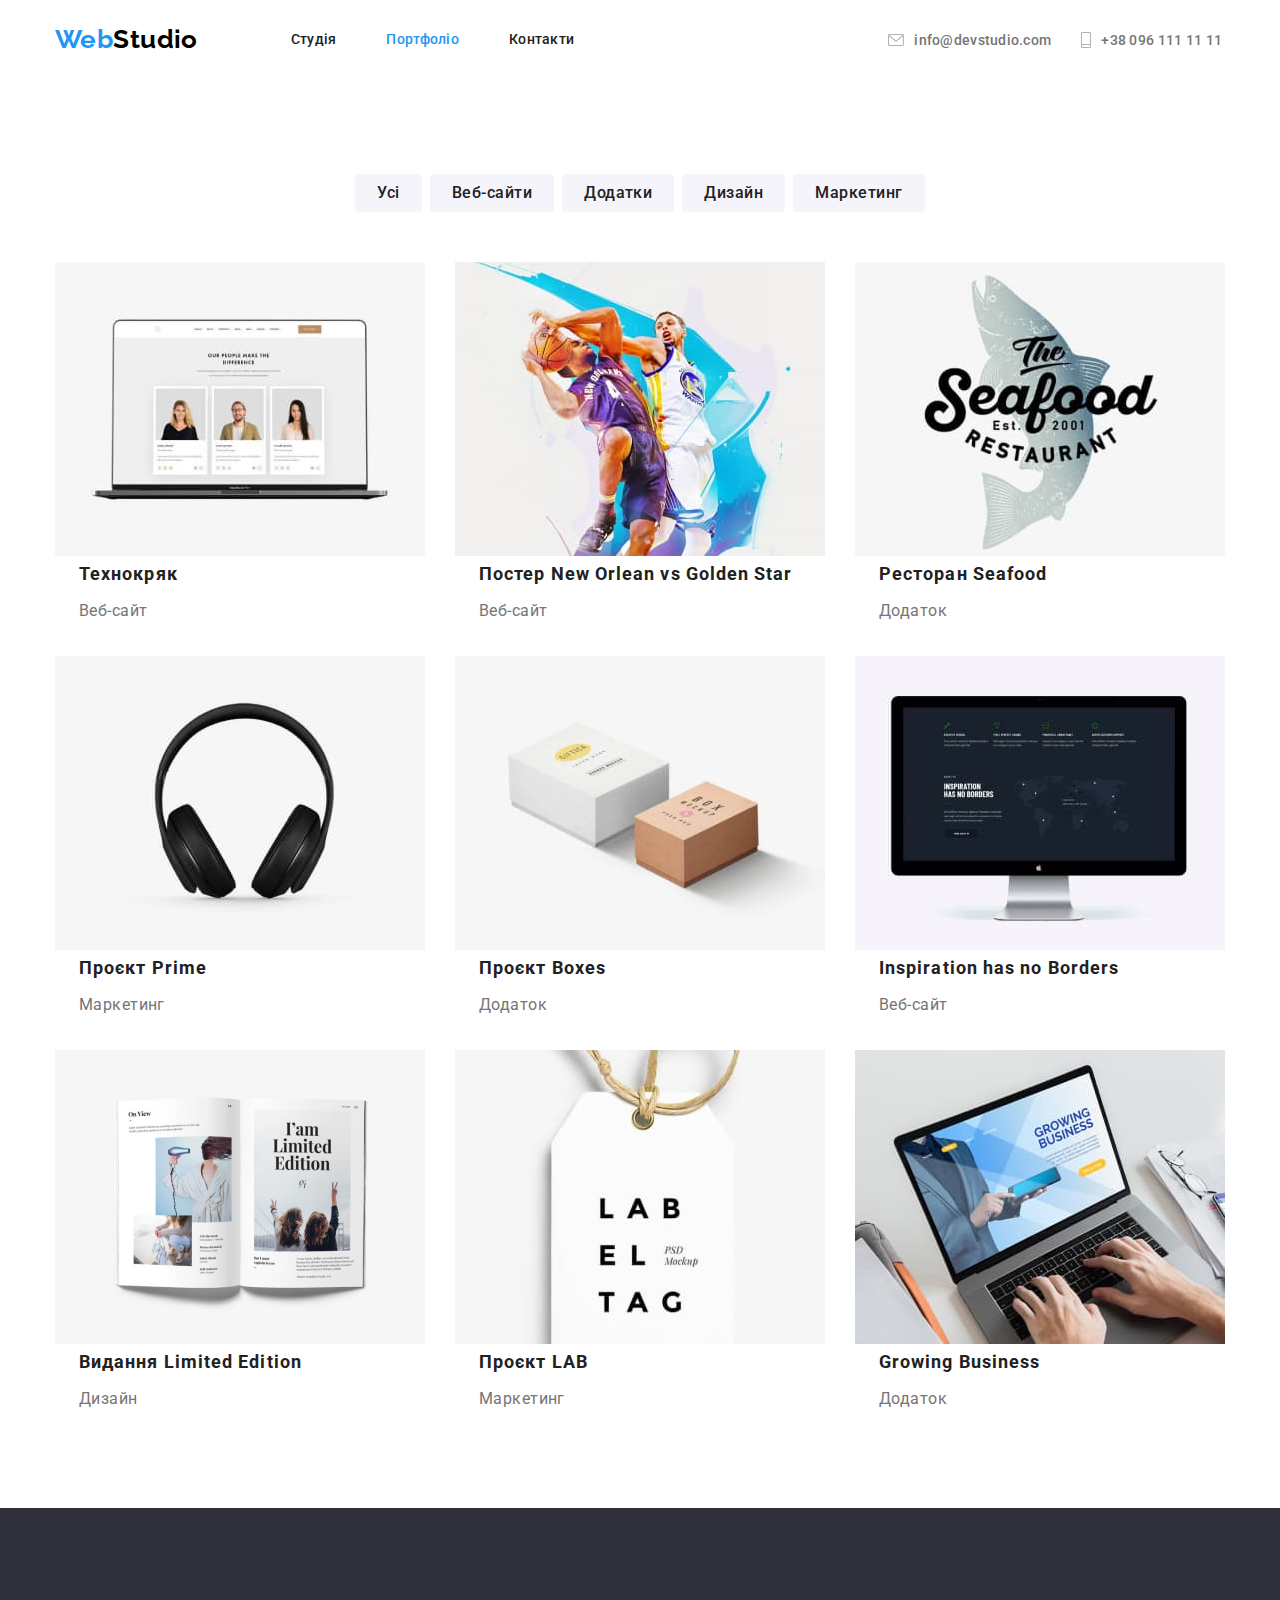
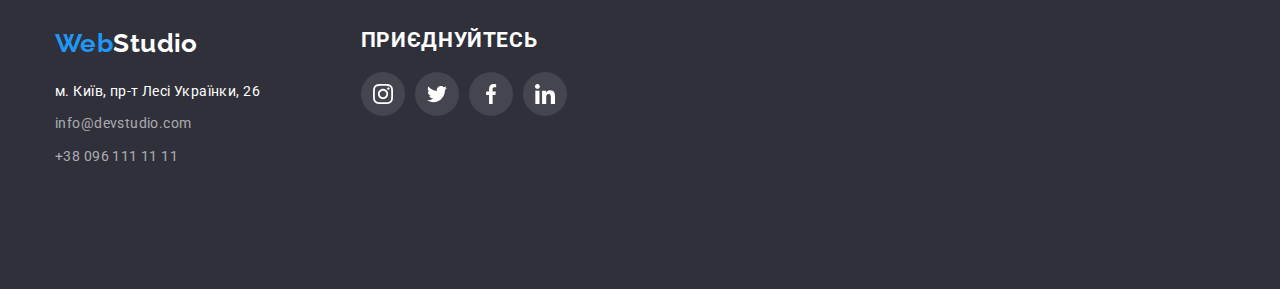
==== portfolio.html @ 85e356c4 "Додає svg" ====
<!DOCTYPE html>
<html lang="uk">
<head>
    <meta charset="UTF-8">
    <meta http-equiv="X-UA-Compatible" content="IE=edge">
    <meta name="viewport" content="width=device-width, initial-scale=1.0">
    <title>Портфоліо</title>
    <link href="https://fonts.googleapis.com/css2?family=Raleway:wght@700&family=Roboto:wght@400;500;700;900&display=swap" 
    rel="stylesheet">
    <link rel="stylesheet" href="https://cdnjs.cloudflare.com/ajax/libs/modern-normalize/1.1.0/modern-normalize.min.css">
    <link rel="stylesheet" href="./css/styles.css">
</head>
<body>
</head>
<body>
    <header class="header">
      <div class="container header-container">
        <nav class="site-nav">
        <a href="./index.html" class="logo">Web<span class="logo-studio">Studio</span>
        </a>
        <ul class="site-nav-list">
          <li class="site-nav-item">
            <a href="./index.html" class="link nav-link ">Студія</a>
          </li>
          <li class="site-nav-item">
            <a href="./portfolio.html" class="link nav-link link current"> Портфоліо </a>
          </li>
          <li class="site-nav-item">
            <a href="" class="link nav-link"> Контакти </a>
          </li>
        </ul>
      </nav>
      <div class="contacts">
        
        <a href="mailto:nfo@devstudio.com" class=" link contacts-link" >
          <svg class="contacts-icon" width="16" height="12">
            <use href="/img/symbol-defs.svg#icon-envelope" >
            </use>
          </svg>
           info@devstudio.com </a>

        <a href="tel:+380961111111" class="link contacts-link"> <svg class="contacts-icon" width="10" height="16">
          <use href="/img/symbol-defs.svg#icon-Vector" >
          </use>
        </svg>
          +38 096 111 11 11 </a>
      </div>
    </div>
      
    </header>
  <!-- Головна інформація -->


    <main>
        <section class="section section-portfolio">
            <h1 class="visually-hidden"> Галерея </h1> 
            <div class="container"> 
              <ul class="section-portfolio-list container-buttons">

                <li> 
                    <button type="button" class="portfolio-btn ">Усі
                    </button>
                </li>
                <li > <button type="button" class="portfolio-btn ">Веб-сайти </button> </li>
                <li ><button type="button" class="portfolio-btn "> Додатки </button></li>
                <li ><button type="button" class="portfolio-btn">
                  Дизайн</button></li>
                  <li><button type="button" class="portfolio-btn btn-item">
                    Маркетинг</button></li>
            </ul>
            <!-- Галерея -->
            <ul class="portfolio-list">  
              <li class="gallery-list">
                <a  class=" link card-link" href="">
                <img src="./img-port/cryak.jpg" alt="технокяк" width="370">
                 <div class="portfolio-card"><h2 class="portfolio-titel">Технокряк</h2>
                  <p class="portfolio-item">Веб-сайт</p></div> </a>
                
              
              </li>
            
                 <li class="gallery-list"> <a class="card-link link" href=""> <img src="./img-port/poster.jpg" alt="Постер" width="370" >
                  <div class="portfolio-card"><h2 class="portfolio-titel"> Постер <span lang="en">New Orlean vs Golden Star</span> </h2>
                    <p class="portfolio-item">Веб-сайт</p></div> </a>
                </li>
  
              <li class="gallery-list"> <a  class="card-link link" href="">
                <img src="./img-port/restaurant.jpg" alt="Ресторан" width="370"> 
              <div class="portfolio-card"><h2 class="portfolio-titel">Ресторан <span lang="en">Seafood</span> </h2>
                <p  class="portfolio-item gallery-list">Додаток</p></div>
              </a>
                
              </li>
              <li class="gallery-list"> <a class="card-link link " href="">
                <img src="./img-port/prime.jpg" alt="Проект Prime" width="370">
                <div class="portfolio-card"><h2 class="portfolio-titel gallery-list">Проєкт <span lang="en">Prime</span> </h2>
                  <p class="portfolio-item gallery-list">Маркетинг</p></div> 
              </a>
                 
              </li>
              <li class="gallery-list">  <a class="card-link link"href="">
                <img src="./img-port/boxes.jpg" alt=" Проект Boxes" width="370">
                <div class="portfolio-card"><h2 class="portfolio-titel">
                  Проєкт <span lang="en">Boxes</span>
                </h2>
                <p class="portfolio-item">Додаток</p></div>
              </a>
                 
              </li>
              <li class="gallery-list"> <a class="card-link link" href=""> <img src="./img-port/inspirition.jpg" alt="Inspiration has no Borders" width="370" class="card">
                <div class="portfolio-card"><h2 lang="en"  class="portfolio-titel">Inspiration has no Borders</h2>
                  <p class="portfolio-item" >Веб-сайт</p></div></a>
                 
              </li>
              <li class="gallery-list"> <a class="card-link link" href="">
                <img src="./img-port/limed.jpg" alt="Видання Limited Edition" width="370">
                <div class="portfolio-card"> <h2 class="portfolio-titel">Видання  <span lang="en"> Limited Edition</span> </h2>
                 <p class="portfolio-item">Дизайн</p></div>
              </a>
    
              </li>
              <li class="gallery-list"> <a class="card-link link" href="">
                <img src="./img-port/lab.jpg" alt="Проєкт LAB" width="370">
                <div class="portfolio-card"><h2 class="portfolio-titel">
                  Проєкт <span lang="en">LAB</span> 
                </h2>
                <p class="portfolio-item">Маркетинг</p></div>
              </a>
                 
              </li>
              <li class="gallery-list">
                <a class="card-link link" href="">
                  <img src="./img-port/growing.jpg" alt="Growing Business" width="370">
                  <div class="portfolio-card"><h2 lang="en" class="portfolio-titel" >
                    Growing Business
                  </h2>
                  <p class="portfolio-item">Додаток</p></div>
                </a>
                
               </li>
      
              
            </ul>
            </div>
            
        </section>
    </main>
    <footer class="footer">
      <div class=" container footer-container"> 
        <div >
          <a href="./index.html" class="logo">Web<span class="logo-studio-footer">Studio</span>
          </a>
          <address>
            <ul class="footer-list">
              <li class="footer-item">
                <a href="https://goo.gl/maps/mxEAeYwfuTcGivA26" target="_blank" rel="noopener nofollow" class="link-address" >
                   м. Київ, пр-т Лесі Українки, 26 
    
             </a>
              </li>
              <li class="footer-contacts footer-item"><a href="mailto:nfo@devstudio.com" class="link-contacts" > info@devstudio.com </a></li>
  
              <li class="footer-item" ><a href="tel:+380961111111" class="link-contacts" > +38 096 111 11 11</a></li>
            </ul>
          </address> </div>
          <div class="footer-soc-container">
          <h2 class="foter-soc-title"> приєднуйтесь</h2>
          <ul class="footer-soc-list">
            <li class="footer-soc-item"> <a class="footer-soc-link" href="">
            <svg class="footer-soc-icon" width="20" height="20">
              <use href="/img/symbol-defs.svg#icon-instagram" >
              </use>
            </svg>
          </a>
            </li>
            <li class="footer-soc-item"> <a class="footer-soc-link" href="">
              <svg class="footer-soc-icon" width="20" height="20">
                <use href="/img/symbol-defs.svg#icon-twitter" >
                </use>
              </svg>
            </a></li>
            <li class="footer-soc-item"> <a class="footer-soc-link" href="">
              <svg class="footer-soc-icon" width="20" height="20">
                <use href="/img/symbol-defs.svg#icon-facebook" >
                </use>
              </svg>
            </a>
            </li>
            <li class="footer-soc-item"> <a class="footer-soc-link" href="">
              <svg class="footer-soc-icon" width="20" height="20">
                <use href="/img/symbol-defs.svg#icon-linkedin" >
                </use>
              </svg>
            </a>
            </li>
          </ul>
        </div>
      </div>
      </footer>
</body>
</html>
---- css/styles.css ----
/* Колір основного тексту  #757575  */
/* Додатковий колір  тексту #212121 */
/* Білий #FFFFFF */
/* Акцент #2196F3 */
/* Додатковий колір фона  #2F303A*/
/*  */
:root {--primary-text-color:#757575 ;
    --title-text-color: #212121 ;
    --accent-text-color: #2196F3; 
    --hero-text-color: #FFFFFF;
    --logo-studio-color: #000000 ; 
    --primary-font-family: Roboto, sans-serif;
    --footer-contacts-color: rgba(255, 255, 255, 0.6);
    --logo-font-family: Raleway, sans-serif;
    --primery-background-color: #FFFFFF; 
    --additional-background-color:#F5F4FA;
    --accent-background-color: #2F303A;
    --button-hero-background-color: #2196F3;
    --button-hero-focus-color: #188CEB;
    --button-background-color:#F5F4FA;
    --header-border-color: #ECECEC;
    --card-border-color:#EEEEEE;
    --soc-link-color: #AFB1B8;
    --clients-border: #AFB1B8;
    

}

p,
h1,
h2,
h3,
h4,
h5,
h6

{ margin: 0px;}

ul {margin: 0px;
    padding-left: 0px;
    list-style: none;
color: inherit;}
    a{text-decoration: none;}
    button {cursor: pointer;
    display: block;}
    address{font-style: normal;
    margin-top: 20px;}
    body {
        background-color: var(--primery-background-color); 
        color: var(--primary-text-color) ;
        font-family: var(--primary-font-family);
        font-size: 14px;
        letter-spacing: 0.03em;
    }
    img {max-width: 100%;
         display: block;
          height: auto;
        border-width: 0px;}
       .link {
        display: block;
        text-decoration: none;}
        
.visually-hidden {
    position: absolute;
  white-space: nowrap;
  width: 1px;
  height: 1px;
  overflow: hidden;
  border: 0;
  padding: 0;
  clip: rect(0 0 0 0);
  clip-path: inset(50%);
  margin: -1px;
}
.container {

    padding-left: 15px;
    padding-right: 15px;
    width: 1200px;
    margin: 0 auto;

}

.header-container{display: flex;
align-items: center;}
    
.logo {
margin-top: 24px;
margin-bottom: 25px;
    font-family: Raleway, var( --logo-font-family);
    font-weight: 700;
    font-size: 26px;
    line-height: 1.2;
    color: var(--accent-text-color);
    margin-right: 93px;
    }
.logo-studio {
    font-family: var( --logo-font-family);
    font-weight: 700;
    font-size: 26px;
    line-height: 1.2;
    color: var(--logo-studio-color);} 


/* Site-nav */
.site-nav-item {margin-right: 50px;
   
}
.site-nav-item:last-child{margin-right: 314px;}
.site-nav{display: flex;}
.site-nav-list{display: flex;}

.nav-link {
    padding-top: 32px;
    padding-bottom: 32px;
    font-weight: 500;
    line-height: 1.14;
    letter-spacing: 0.02em;
 color: var(--title-text-color);
 
    } 
.site-nav .nav-link:hover,
.site-nav .nav-link:focus {
    color: var(--accent-text-color);
    }
/* contacts */

.contacts {display: flex;   


}
.contacts-icon {
    margin-right: 10px;
    fill: var(--clients-border);

}
.contacts-link:hover .contacts-icon, 
.contacts-link:focus .contacts-icon{fill: var(--accent-text-color);}
.contacts-link{
    display: flex;
    justify-content: center;
    margin-right: 30px;
    align-items: center;

    font-weight: 500;
    font-size: 14px;
    line-height: 1.2;
    letter-spacing: 0.02em;
color: var(--primary-text-color);}
.contacts-link:last-child{margin-right: 0px;}
.contacts .contacts-link:hover,  
.contacts .contacts-link:focus {color: var(--accent-text-color);}
/* Hero */
.section{padding-top: 94px;
padding-bottom: 94px;}

.hero {
    background-color: var(--accent-background-color);
    background-image: linear-gradient(rgba(47, 48, 58, 0.4), rgba(47, 48, 58, 0.4)),
    url(../img/fon.jpg);
 width: 1600px;
    background-repeat: no-repeat;
    background-position: center;

padding-top: 200px;
padding-bottom: 200px;
text-align: center;
margin-left: auto;
margin-right: auto;

}
.hero-title { 
    
    color:var(--hero-text-color);
    font-weight: 900;
    font-size: 44px;
    line-height: 1.36; 
    letter-spacing: 0.06em;
text-transform: uppercase;   
margin-bottom: 30px;
width: 696px;
margin-left: auto;
margin-right: auto; 


}
    
    .hero-button{
        font-family: inherit;
font-weight: 700;
font-size: 16px;
line-height: 1.88;
letter-spacing: 0.06em;
color: var(--hero-text-color);
background-color: var(--button-hero-background-color);
border-radius: 4px;
padding: 10px 32px;
text-align: center;
min-width: 216px;
border: 0px;
margin-left: auto;
margin-right: auto;
}

.hero .hero-button:hover,
.hero .hero-button:focus { background-color: var(--button-hero-focus-color);  
    color: var(--hero-text-color); }
/* Наші цінності*/
.values-list{display: flex;
gap: 30px;
justify-content: center;}
.values-item {
    width: 270px;
}
.values-fon{
    width: 270px;
    height: 120px;
    background-color: #F5F4FA;
    display:flex;
    margin-bottom: 30px;
    display: flex;
    align-items: center;
    justify-content: center;

}
.values-icon {

}
.section-title-values
 { margin-bottom: 10px;
    font-weight: 700;
line-height: 1.14;
color: var(--title-text-color);
font-size: 14px;
display: flex;}


.section-text-values
{line-height: 1.7;}
    /* Чим ми займаємось */
    .section-projects{padding-top: 0px;}
    .section-title {
        margin-bottom: 50px;
        font-weight: 700;
font-size: 36px;
line-height: 1.67;
text-align: center;

color: var(--title-text-color)
    } 
   

    .projects-list{
        display: flex;
        gap: 30px;
        justify-content: center;
    }
    .projects-item{width: calc(100%-60px)/3;}
/* Наша команда */

.people-list{
    display: flex;
    gap: 30px;
    justify-content: center;
}
.people-item{
    width: 270px;
    background: #FFFFFF;

box-shadow: 0px 1px 3px rgba(0, 0, 0, 0.12),
 0px 1px 1px rgba(0, 0, 0, 0.14), 0px 2px 1px rgba(0, 0, 0, 0.2);
border-radius: 0px 0px 4px 4px;
}
.section-people {background-color: var(--additional-background-color);}
    .section-people-title
    { margin-bottom: 10px;
        font-weight: 500;
font-size: 16px;
line-height: 1.19;
text-align: center;
color: var(--title-text-color)
    }
    .section-people-text {
        font-size: 16px;
        line-height: 1.19;
        text-align: center;
    }
    .people {
        padding-top: 30px;
        padding-bottom: 30px;
    }
    .people-soc-list {
        display: flex;
        gap: 10px;
        justify-content: center;
        margin-top: 16px;
    }
    .people-soc-link {
        display: block;
        width: 44px;
        height: 44px;
        border-radius: 50px;
        display: flex;
        align-items: center;
        justify-content: center;
        

    }
    .people-soc-link:hover,
    .people-soc-link:focus
     { background-color: var(--accent-text-color);}

     .people-soc-link:hover .people-soc-icon,
     .people-soc-link:focus .people-soc-icon{fill: var(--hero-text-color);}

     .people-soc-icon 
    {fill: var(--soc-link-color);}

    /*Постійні клієнти*/
    .clients-link {
        display: block;
        width: 170px;
        height: 92px;
        border-radius: 4px;
        border: 1px solid var(--clients-border);
        display: flex;
        align-items: center;
        justify-content: center;}

        .clients-list {
            display: flex;
            gap: 30px;
            justify-content: center;}
            .clients-icon {
                fill: var(--clients-border);

            }

            .clients-link:hover,
            .clients-link:focus {
                border-color: var(--accent-text-color);
            } 

            .clients-link:hover .clients-icon,
            .clients-link:focus.clients-icon
             { fill: var(--accent-text-color) }



    /* Футер */
    .footer {
         background-color: var(--accent-background-color); 
    padding: 60px 0px;}
    .footer-container {display: flex;
        gap: 70px;
        padding-top: 60px;
        padding-bottom: 60px;
        padding-right: 0px;
    } 
    .footer-list{
    }
    .logo-studio-footer {
        padding-right: 0px;
        font-family: var( --logo-font-family);
        font-weight: 700;
        font-size: 26px;
        line-height: 1.2;
        color: var(--hero-text-color);
    }
    .link-address {
        padding-right: 0px;
        margin-top: 20p;
        margin-bottom: 9px;
        font-weight: 400;
        font-size: 14px;
        line-height: 1.71; 
        color: #FFFFFF;  }
        .nav-list{ margin-bottom: 60px;}
        .footer .link-address:hover,
            .footer .link-address:focus {color: var(--accent-text-color);}

        .link-contacts {
font-weight: 400;
font-size: 14px;
line-height: 1.71;

color: var(--footer-contacts-color);}
.link-contacts:last-child{margin-bottom: 0px;}
.footer .link-contacts:hover,
.footer .link-contacts:focus {color: var(--accent-text-color);}
.footer-item {display: block;
    margin-bottom: 9px
}
.footer-item:last-child {margin-bottom: 0px;}
.footer-soc-container {

}
.foter-soc-title {
    font-weight: 700;
letter-spacing: 0.03em;
text-transform: uppercase;
color: var(--hero-text-color);
margin-bottom: 20px;

}
.footer-soc-list {
     display: flex;
justify-content: center;
    gap: 10px;
}
.footer-soc-icon {
    fill: var(--hero-text-color);
}
.footer-soc-link {
    display: block;
        width: 44px;
        height: 44px;
        border-radius: 50px;
        display: flex;
        align-items: center;
        justify-content: center;
        background: rgba(255, 255, 255, 0.1);
     
}

.footer-soc-link:hover,
.footer-soc-link:focus {
    background-color: var(--accent-text-color);
}
        /* Портфоліо */
        .header-portfolio{
            border-bottom: 1px solid var(--header-border-color);
        }
        .container-buttons{
            margin-bottom: 50px;
            display: flex;
            gap: 8px;
            justify-content: center;
        }
        .current {color: var(--accent-text-color);}
        
        
        .portfolio-btn {
            padding: 6px 22px;
            border-radius: 4px;
            border-style: none;
            
            font-family: inherit;
            font-weight: 500;
font-size: 16px;
line-height:1.62;
text-align: center;
color: var(--title-text-color);
background-color: var(--button-background-color);
letter-spacing: 0.03em;
        }
        .portfolio-btn:hover,
        .portfolio-btn:focus {box-shadow: 0px 3px 1px rgba(0, 0, 0, 0.1), 
            0px 1px 2px rgba(0, 0, 0, 0.08), 0px 2px 2px rgba(0, 0, 0, 0.12);} 
        .card-link:hover,
        
        .portfolio-list{
            display: flex;
            flex-wrap: wrap;
            gap: 30px;
        }
        .gallery-list {
            width: 370px;
        }

        .portfolio-card {
        padding-left: 24px;

        }
        .card-link:hover,
        .card-link:focus {
            box-shadow: 0px 1px 1px rgba(0, 0, 0, 0.12),
             0px 4px 4px rgba(0, 0, 0, 0.06), 
             1px 4px 6px rgba(0, 0, 0, 0.16);

        }

        
        .section-portfolio .portfolio-btn:hover,
    
        .section-portfolio .portfolio-btn:focus {background-color: var(--button-hero-focus-color);
              color: var(--hero-text-color);}

              .portfolio-titel {
                font-weight: 700;
            font-size: 18px;
            line-height: 2;
            letter-spacing: 0.06em;
        color: var(--title-text-color);}
        .portfolio-item {
            margin-top: 4px;
            font-size: 16px;
            line-height: 1.88;
            color: var(--primary-text-color);}
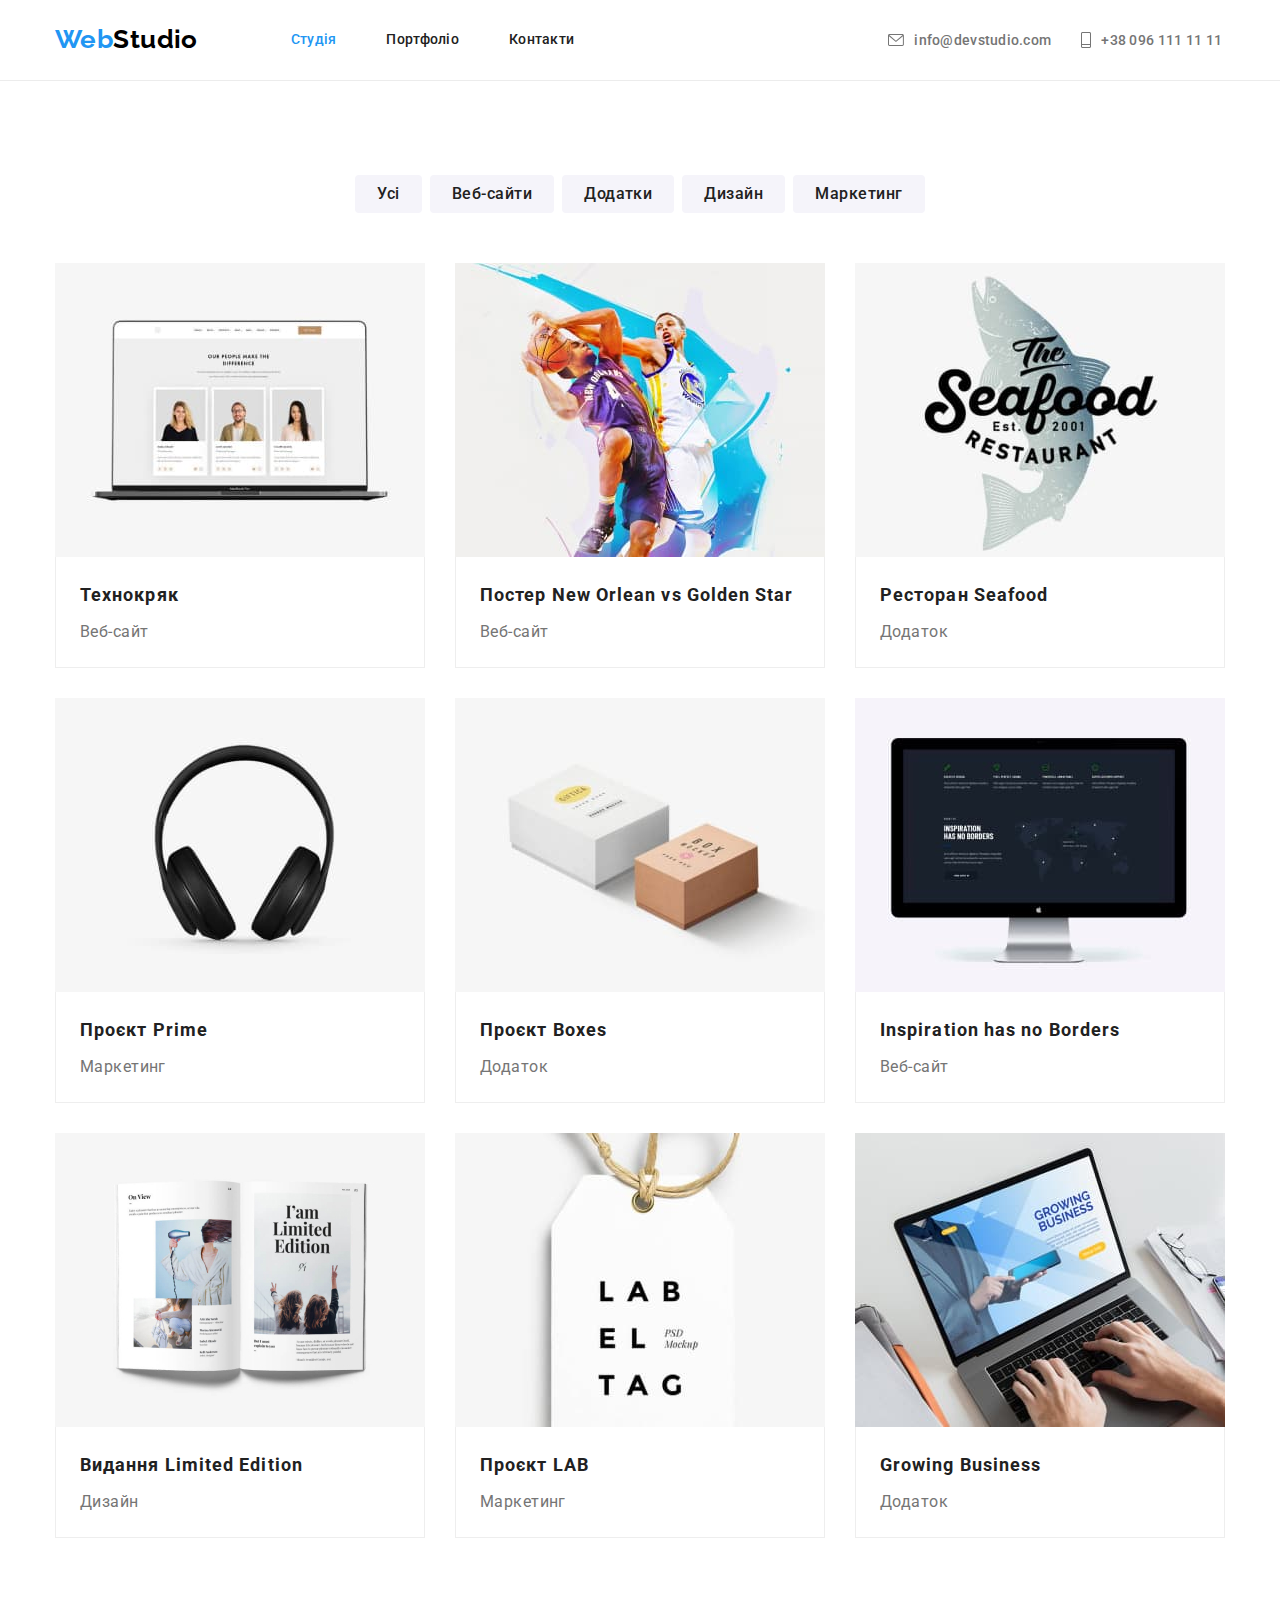
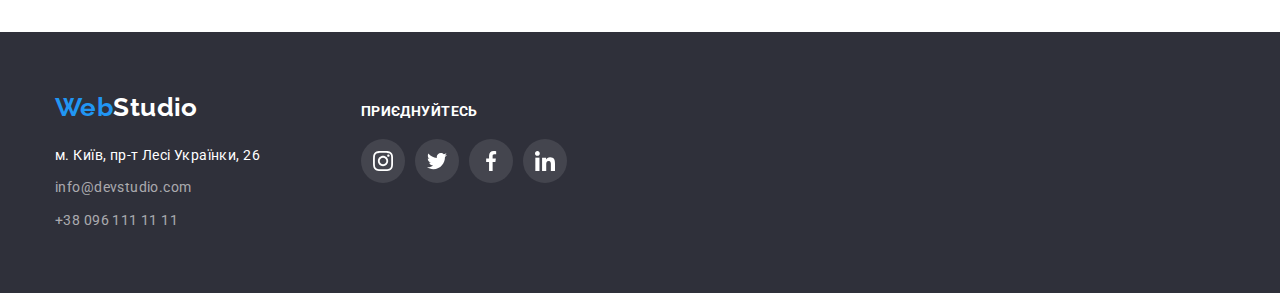
==== commit cea1d024: "Додає тіні" ====
--- a/portfolio.html
+++ b/portfolio.html
@@ -13,41 +13,41 @@
 <body>
 </head>
 <body>
-    <header class="header">
-      <div class="container header-container">
-        <nav class="site-nav">
-        <a href="./index.html" class="logo">Web<span class="logo-studio">Studio</span>
-        </a>
-        <ul class="site-nav-list">
-          <li class="site-nav-item">
-            <a href="./index.html" class="link nav-link ">Студія</a>
-          </li>
-          <li class="site-nav-item">
-            <a href="./portfolio.html" class="link nav-link link current"> Портфоліо </a>
-          </li>
-          <li class="site-nav-item">
-            <a href="" class="link nav-link"> Контакти </a>
-          </li>
-        </ul>
-      </nav>
-      <div class="contacts">
-        
-        <a href="mailto:nfo@devstudio.com" class=" link contacts-link" >
-          <svg class="contacts-icon" width="16" height="12">
-            <use href="/img/symbol-defs.svg#icon-envelope" >
-            </use>
-          </svg>
-           info@devstudio.com </a>
-
-        <a href="tel:+380961111111" class="link contacts-link"> <svg class="contacts-icon" width="10" height="16">
-          <use href="/img/symbol-defs.svg#icon-Vector" >
+  <header class="header header-portfolio">
+    <div class="container header-container">
+      <nav class="site-nav">
+      <a href="./index.html" class="logo">Web<span class="logo-studio">Studio</span>
+      </a>
+      <ul class="site-nav-list">
+        <li class="site-nav-item">
+          <a href="./index.html" class="link nav-link link current">Студія</a>
+        </li>
+        <li class="site-nav-item">
+          <a href="./portfolio.html" class="link nav-link"> Портфоліо </a>
+        </li>
+        <li class="site-nav-item">
+          <a href="" class="link nav-link"> Контакти </a>
+        </li>
+      </ul>
+    </nav>
+    <div class="contacts">
+      
+      <a href="mailto:nfo@devstudio.com" class=" link contacts-link" >
+        <svg class="contacts-icon" width="16" height="12">
+          <use href="./img/symbol-defs.svg#icon-envelope" >
           </use>
         </svg>
-          +38 096 111 11 11 </a>
-      </div>
+         info@devstudio.com </a>
+
+      <a href="tel:+380961111111" class="link contacts-link"> <svg class="contacts-icon" width="10" height="16">
+        <use href="./img/symbol-defs.svg#icon-Vector" >
+        </use>
+      </svg>
+        +38 096 111 11 11 </a>
     </div>
-      
-    </header>
+  </div>
+    
+  </header>
   <!-- Головна інформація -->
 
 
@@ -87,14 +87,14 @@
               <li class="gallery-list"> <a  class="card-link link" href="">
                 <img src="./img-port/restaurant.jpg" alt="Ресторан" width="370"> 
               <div class="portfolio-card"><h2 class="portfolio-titel">Ресторан <span lang="en">Seafood</span> </h2>
-                <p  class="portfolio-item gallery-list">Додаток</p></div>
+                <p  class="portfolio-item">Додаток</p></div>
               </a>
                 
               </li>
               <li class="gallery-list"> <a class="card-link link " href="">
                 <img src="./img-port/prime.jpg" alt="Проект Prime" width="370">
                 <div class="portfolio-card"><h2 class="portfolio-titel gallery-list">Проєкт <span lang="en">Prime</span> </h2>
-                  <p class="portfolio-item gallery-list">Маркетинг</p></div> 
+                  <p class="portfolio-item">Маркетинг</p></div> 
               </a>
                  
               </li>
@@ -164,31 +164,31 @@
             </ul>
           </address> </div>
           <div class="footer-soc-container">
-          <h2 class="foter-soc-title"> приєднуйтесь</h2>
+          <p class="foter-soc-title"> приєднуйтесь</p>
           <ul class="footer-soc-list">
             <li class="footer-soc-item"> <a class="footer-soc-link" href="">
             <svg class="footer-soc-icon" width="20" height="20">
-              <use href="/img/symbol-defs.svg#icon-instagram" >
+              <use href="./img/symbol-defs.svg#icon-instagram" >
               </use>
             </svg>
           </a>
             </li>
             <li class="footer-soc-item"> <a class="footer-soc-link" href="">
               <svg class="footer-soc-icon" width="20" height="20">
-                <use href="/img/symbol-defs.svg#icon-twitter" >
+                <use href="./img/symbol-defs.svg#icon-twitter" >
                 </use>
               </svg>
             </a></li>
             <li class="footer-soc-item"> <a class="footer-soc-link" href="">
               <svg class="footer-soc-icon" width="20" height="20">
-                <use href="/img/symbol-defs.svg#icon-facebook" >
+                <use href="./img/symbol-defs.svg#icon-facebook" >
                 </use>
               </svg>
             </a>
             </li>
             <li class="footer-soc-item"> <a class="footer-soc-link" href="">
               <svg class="footer-soc-icon" width="20" height="20">
-                <use href="/img/symbol-defs.svg#icon-linkedin" >
+                <use href="./img/symbol-defs.svg#icon-linkedin" >
                 </use>
               </svg>
             </a>
--- a/css/styles.css
+++ b/css/styles.css
@@ -132,11 +132,9 @@
 }
 .contacts-icon {
     margin-right: 10px;
-    fill: var(--clients-border);
-
-}
-.contacts-link:hover .contacts-icon, 
-.contacts-link:focus .contacts-icon{fill: var(--accent-text-color);}
+    fill: currentColor;
+
+}
 .contacts-link{
     display: flex;
     justify-content: center;
@@ -159,10 +157,10 @@
     background-color: var(--accent-background-color);
     background-image: linear-gradient(rgba(47, 48, 58, 0.4), rgba(47, 48, 58, 0.4)),
     url(../img/fon.jpg);
- width: 1600px;
-    background-repeat: no-repeat;
+  max-width: 1600px;
+background-repeat: no-repeat;
     background-position: center;
-
+    background-size: cover;
 padding-top: 200px;
 padding-bottom: 200px;
 text-align: center;
@@ -304,59 +302,51 @@
         display: flex;
         align-items: center;
         justify-content: center;
+        color: var(--soc-link-color);
         
 
     }
     .people-soc-link:hover,
     .people-soc-link:focus
-     { background-color: var(--accent-text-color);}
-
-     .people-soc-link:hover .people-soc-icon,
-     .people-soc-link:focus .people-soc-icon{fill: var(--hero-text-color);}
-
+     { background-color: var(--accent-text-color);
+    color: var(--hero-text-color);}
      .people-soc-icon 
-    {fill: var(--soc-link-color);}
+    {fill: currentColor;}
 
     /*Постійні клієнти*/
     .clients-link {
-        display: block;
         width: 170px;
         height: 92px;
         border-radius: 4px;
         border: 1px solid var(--clients-border);
         display: flex;
         align-items: center;
-        justify-content: center;}
+        justify-content: center;
+    color: var(--clients-border);}
 
         .clients-list {
             display: flex;
             gap: 30px;
             justify-content: center;}
             .clients-icon {
-                fill: var(--clients-border);
+                fill: currentColor;
 
             }
 
             .clients-link:hover,
             .clients-link:focus {
                 border-color: var(--accent-text-color);
+                color: var(--accent-text-color);
             } 
 
-            .clients-link:hover .clients-icon,
-            .clients-link:focus.clients-icon
-             { fill: var(--accent-text-color) }
-
-
-
+          
     /* Футер */
     .footer {
          background-color: var(--accent-background-color); 
     padding: 60px 0px;}
     .footer-container {display: flex;
-        gap: 70px;
-        padding-top: 60px;
-        padding-bottom: 60px;
-        padding-right: 0px;
+    align-items: baseline;
+        
     } 
     .footer-list{
     }
@@ -394,9 +384,11 @@
 }
 .footer-item:last-child {margin-bottom: 0px;}
 .footer-soc-container {
+    margin-left: 70px;
 
 }
 .foter-soc-title {
+    font-size: 14px;
     font-weight: 700;
 letter-spacing: 0.03em;
 text-transform: uppercase;
@@ -458,7 +450,6 @@
         .portfolio-btn:hover,
         .portfolio-btn:focus {box-shadow: 0px 3px 1px rgba(0, 0, 0, 0.1), 
             0px 1px 2px rgba(0, 0, 0, 0.08), 0px 2px 2px rgba(0, 0, 0, 0.12);} 
-        .card-link:hover,
         
         .portfolio-list{
             display: flex;
@@ -470,11 +461,11 @@
         }
 
         .portfolio-card {
-        padding-left: 24px;
-
-        }
-        .card-link:hover,
-        .card-link:focus {
+        padding: 20px 24px;
+        border: 1px solid  var(--card-border-color);
+        border-top: 0px;
+  } .card-link:hover,
+    .card-link:focus {
             box-shadow: 0px 1px 1px rgba(0, 0, 0, 0.12),
              0px 4px 4px rgba(0, 0, 0, 0.06), 
              1px 4px 6px rgba(0, 0, 0, 0.16);
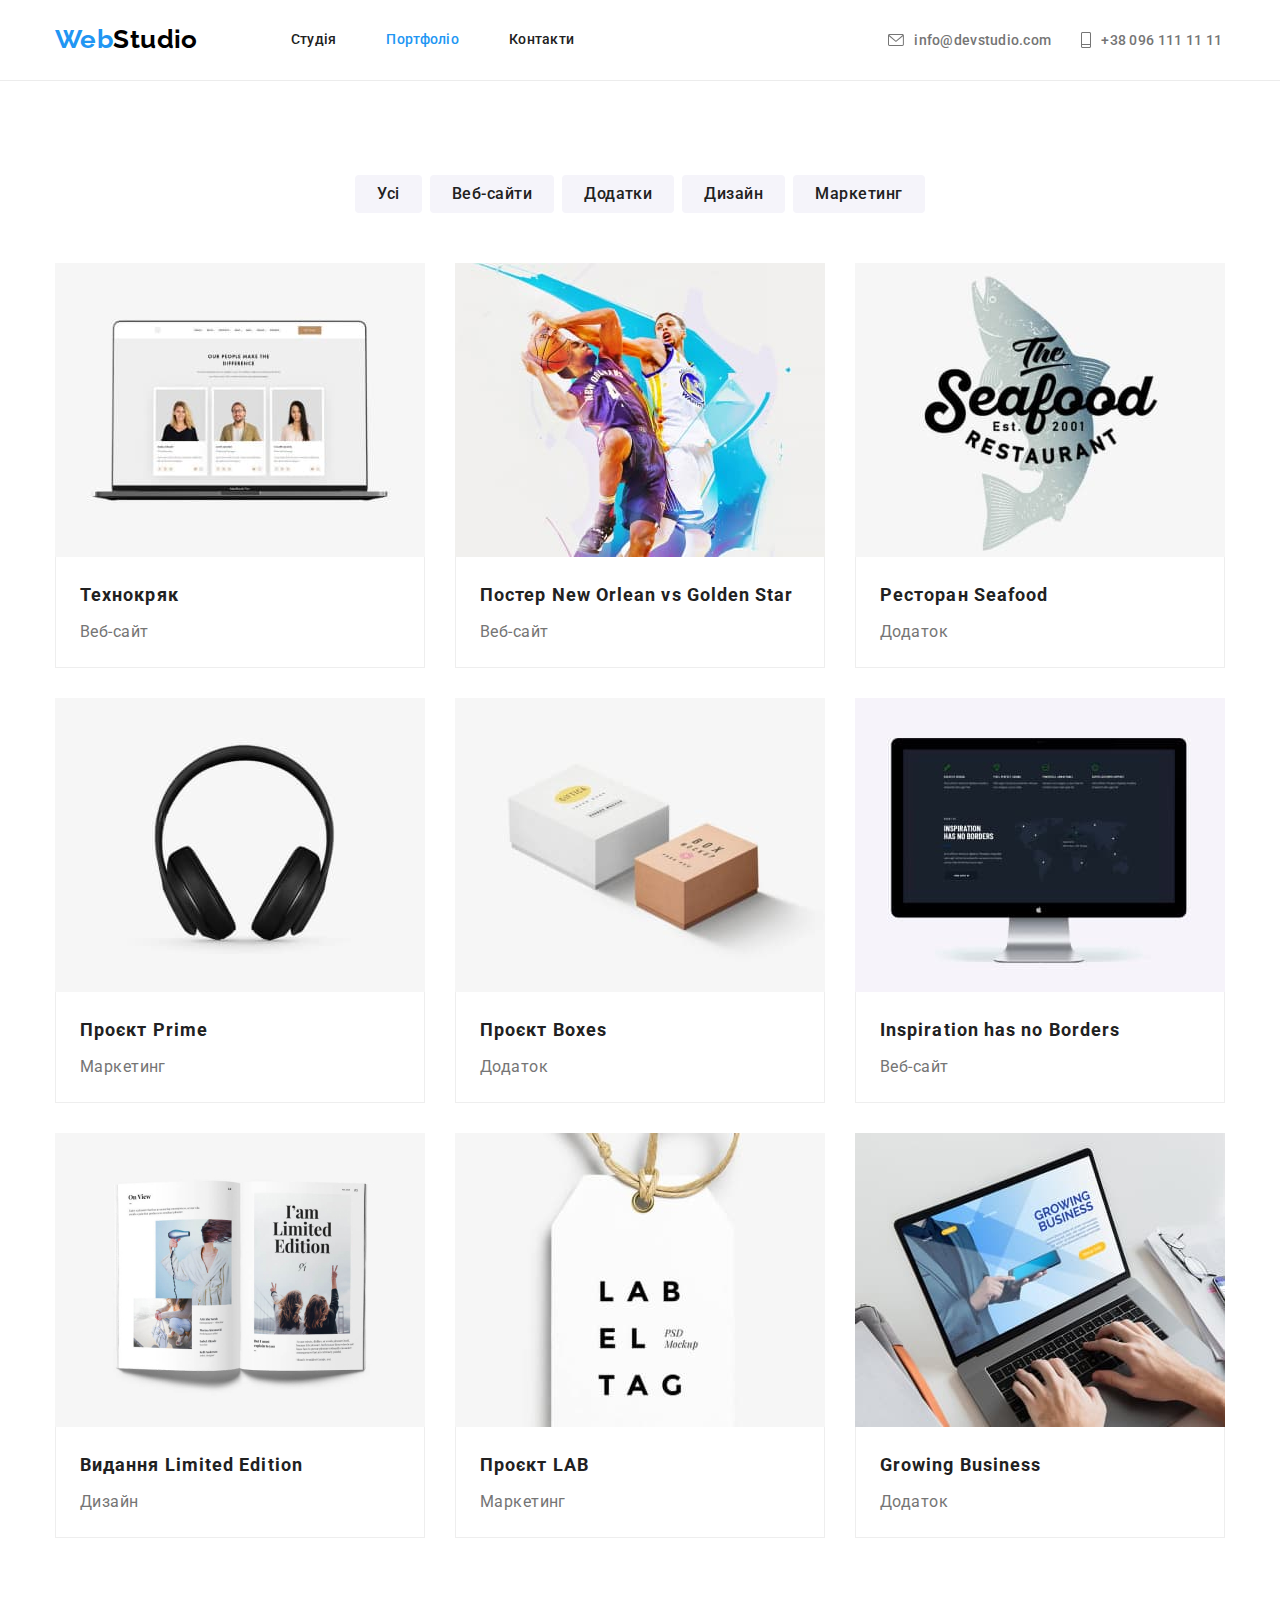
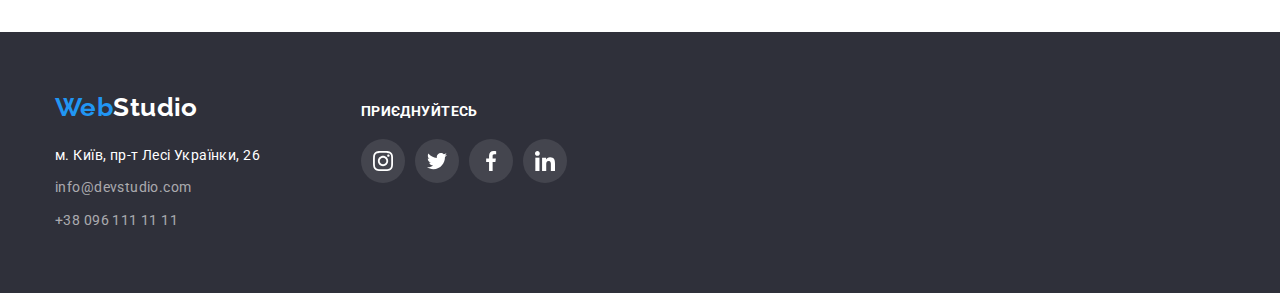
==== commit 8c87fbad: "Підсвічує портфоліо" ====
--- a/portfolio.html
+++ b/portfolio.html
@@ -20,10 +20,10 @@
       </a>
       <ul class="site-nav-list">
         <li class="site-nav-item">
-          <a href="./index.html" class="link nav-link link current">Студія</a>
+          <a href="./index.html" class="link nav-link link ">Студія</a>
         </li>
         <li class="site-nav-item">
-          <a href="./portfolio.html" class="link nav-link"> Портфоліо </a>
+          <a href="./portfolio.html" class="link nav-link current"> Портфоліо </a>
         </li>
         <li class="site-nav-item">
           <a href="" class="link nav-link"> Контакти </a>
